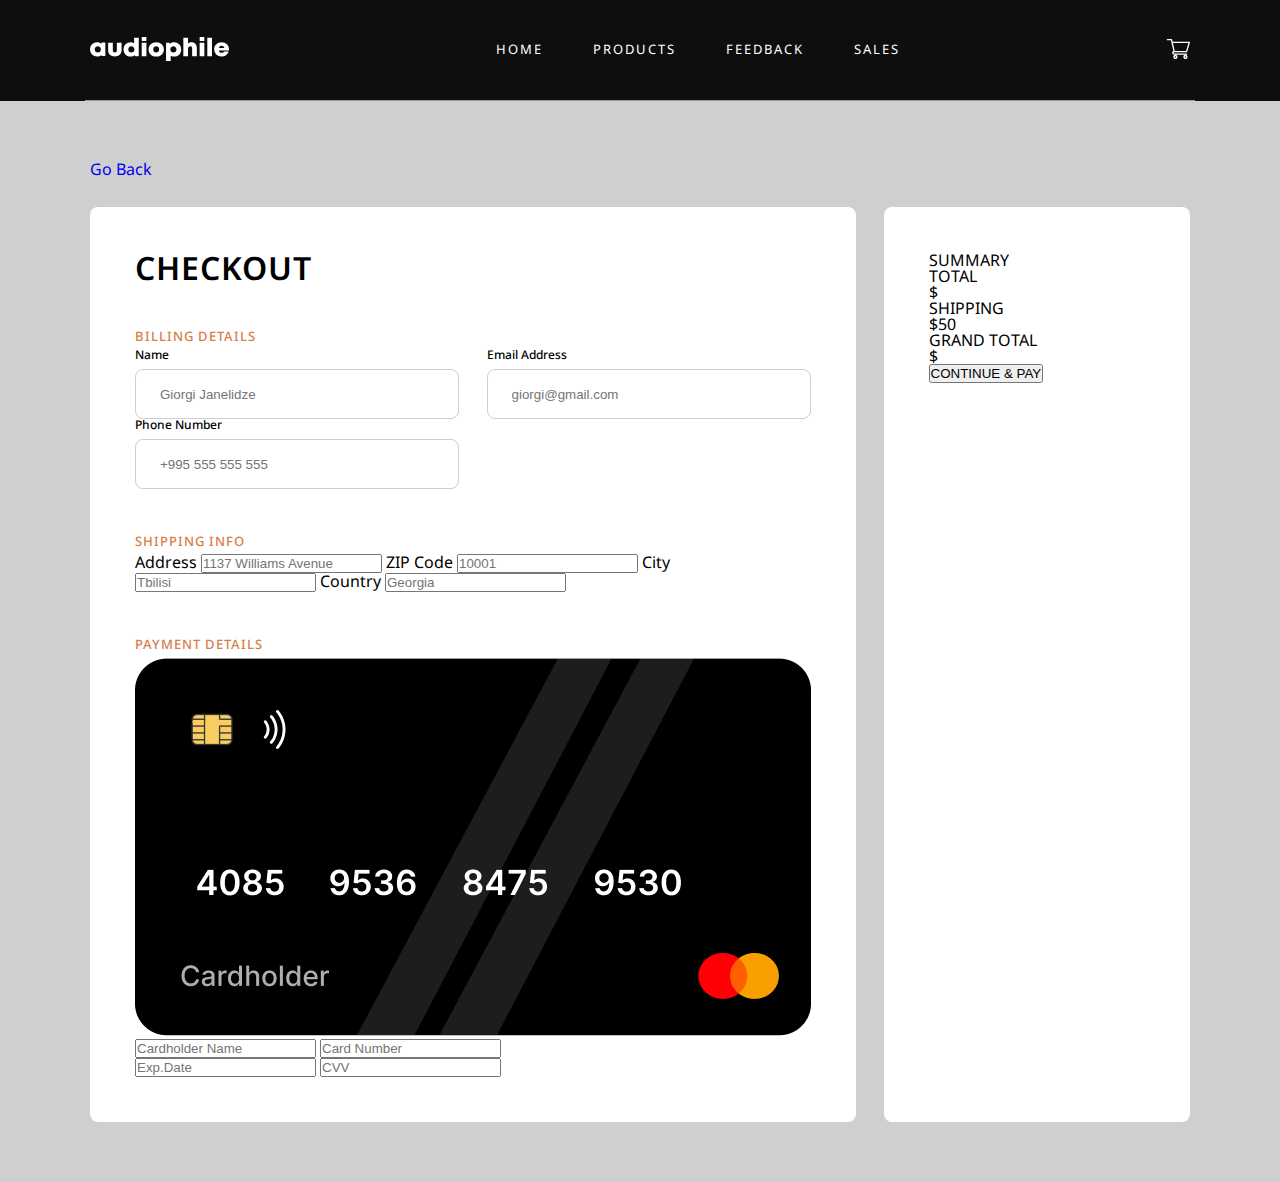
==== pages/checkout.html @ fbe7f763 "checkout" ====
<!DOCTYPE html>
<html lang="en">
  <head>
    <meta charset="UTF-8" />
    <meta name="viewport" content="width=device-width, initial-scale=1.0" />
    <link rel="stylesheet" href="../styles/global.css" />
    <title>Document</title>
  </head>
  <body class="gray">
    <header>
      <div class="header_container">
        <div class="header_content">
          <div class="left">
            <div class="menu_btn">
              <div class="burger"></div>
            </div>
            <div class="logo">
              <a href="#">
                <img src="../assets/svg/audiophile.svg" alt="logo" />
              </a>
            </div>
          </div>

          <div class="navigation">
            <nav>
              <ul>
                <li><a href="../index.html">HOME</a></li>
                <li><a href="#">PRODUCTS</a></li>
                <li><a href="../index.html#feedbackLink">FEEDBACK</a></li>
                <li><a href="">SALES</a></li>
              </ul>
            </nav>
          </div>
          <div class="cart">
            <a class="cart_btn" href="#">
              <svg
                class="cartIcon"
                width="24"
                height="20"
                viewBox="0 0 24 20"
                fill="none"
                xmlns="http://www.w3.org/2000/svg"
              >
                <path
                  fill-rule="evenodd"
                  clip-rule="evenodd"
                  d="M8.18305 13.1946H8.18198C7.80577 13.1955 7.50006 13.491 7.50006 13.8542C7.50006 14.2179 7.80684 14.5139 8.18376 14.5139H20.5815C20.9591 14.5139 21.2652 14.8092 21.2652 15.1736C21.2652 15.538 20.9591 15.8333 20.5815 15.8333H8.18376C7.05281 15.8333 6.13267 14.9455 6.13267 13.8542C6.13267 13.0421 6.64241 12.343 7.36902 12.0382L4.90059 1.31944H1.34678C0.969147 1.31944 0.663086 1.02412 0.663086 0.659722C0.663086 0.295329 0.969147 0 1.34678 0H5.44897C5.76945 0 6.04685 0.214753 6.11646 0.516611L6.6052 2.63889H23.3163C23.5308 2.63889 23.7329 2.73613 23.8622 2.9014C23.9912 3.06668 24.0325 3.28074 23.9736 3.47986L21.2388 12.716C21.155 12.9991 20.8866 13.1944 20.5815 13.1944H8.18572L8.18305 13.1946ZM20.0657 11.875L22.4098 3.95837H6.90893L8.73213 11.875H20.0657ZM9.41408 20C8.26536 20 7.33075 19.0654 7.33075 17.9167C7.33075 16.768 8.26536 15.8334 9.41408 15.8334C10.5628 15.8334 11.4974 16.768 11.4974 17.9167C11.4974 19.0654 10.5628 20 9.41408 20ZM10.1085 17.9167C10.1085 17.5339 9.79693 17.2223 9.41408 17.2223C9.03123 17.2223 8.71964 17.5339 8.71964 17.9167C8.71964 18.2996 9.03123 18.6112 9.41408 18.6112C9.79693 18.6112 10.1085 18.2996 10.1085 17.9167ZM17.3323 17.9167C17.3323 19.0654 18.2669 20 19.4156 20C20.5643 20 21.4989 19.0654 21.4989 17.9167C21.4989 16.768 20.5643 15.8334 19.4156 15.8334C18.2669 15.8334 17.3323 16.768 17.3323 17.9167ZM19.4156 17.2223C19.7984 17.2223 20.11 17.5339 20.11 17.9167C20.11 18.2996 19.7984 18.6112 19.4156 18.6112C19.0327 18.6112 18.7211 18.2996 18.7211 17.9167C18.7211 17.5339 19.0327 17.2223 19.4156 17.2223Z"
                  fill="white"
                />
              </svg>
            </a>
            <div class="cart_popup">
              <div class="title">
                <h3>CART <span id="totalItems">(0)</span></h3>
                <button id="removeAllItems">Remove all</button>
              </div>
              <div class="cart_content"></div>
              <div class="cart_nav">
                <div class="total">
                  <p>TOTAL</p>
                  <span id="totalAmount">$0</span>
                </div>
                <button id="checkout">CHECKOUT</button>
              </div>
            </div>
            <div class="overlay"></div>
          </div>
        </div>
      </div>
      <div class="underline"></div>
    </header>
    <main>
      <section class="checkout_container">
        <div class="checkout_content">
          <a href="#">Go Back</a>
          <div class="checkout_row">
            <div class="checkout">
              <h2>CHECKOUT</h2>
              <div class="detail_container">
                <h3>BILLING DETAILS</h3>
                <div class="input_cont">
                  <label>
                    <span>Name</span>
                    <input type="text" placeholder="Giorgi Janelidze" />
                  </label>
                  <label>
                    <span>Email Address</span>
                    <input type="email" placeholder="giorgi@gmail.com" />
                  </label>
                  <label>
                    <span>Phone Number</span>
                    <input type="tel" placeholder="+995 555 555 555" />
                  </label>
                </div>
              </div>
              <div class="detail_container">
                <h3>SHIPPING INFO</h3>
                <label>
                  <span>Address</span>
                  <input type="text" placeholder="1137 Williams Avenue" />
                </label>
                <label>
                  <span>ZIP Code</span>
                  <input type="text" placeholder="10001" />
                </label>
                <label>
                  <span>City</span>
                  <input type="text" placeholder="Tbilisi" />
                </label>
                <label>
                  <span>Country</span>
                  <input type="text" placeholder="Georgia" />
                </label>
              </div>
              <div class="detail_container">
                <h3>PAYMENT DETAILS</h3>
                <div class="card">
                  <img src="../assets/webp/credit-card.webp" alt="card" />
                </div>
                <div class="card_details">
                  <label>
                    <input type="text" placeholder="Cardholder Name" />
                  </label>
                  <label>
                    <input type="text" placeholder="Card Number" />
                  </label>
                  <div>
                    <label>
                      <input type="text" placeholder="Exp.Date" />
                    </label>
                    <label>
                      <input type="text" placeholder="CVV" />
                    </label>
                  </div>
                </div>
              </div>
            </div>
            <div class="summary">
              <h2>SUMMARY</h2>
              <div class="summary_list"></div>
              <div class="total">
                <p>TOTAL</p>
                <span>$</span>
              </div>
              <div class="shipping">
                <p>SHIPPING</p>
                <span>$50</span>
              </div>
              <div class="grand_total">
                <p>GRAND TOTAL</p>
                <span>$</span>
              </div>
              <button>CONTINUE & PAY</button>
            </div>
          </div>
        </div>
      </section>
    </main>
  </body>
</html>
---- styles/global.css ----
/* Global reset */
*,
*::before,
*::after {
  margin: 0;
  padding: 0;
  box-sizing: border-box;
}

html,
body,
div,
span,
applet,
object,
iframe,
h1,
h2,
h3,
h4,
h5,
h6,
p,
blockquote,
pre,
a,
abbr,
acronym,
address,
big,
cite,
code,
del,
dfn,
em,
img,
ins,
kbd,
q,
s,
samp,
small,
strike,
strong,
sub,
sup,
tt,
var,
b,
u,
i,
center,
dl,
dt,
dd,
ol,
ul,
li,
fieldset,
form,
label,
legend,
table,
caption,
tbody,
tfoot,
thead,
tr,
th,
td,
article,
aside,
canvas,
details,
embed,
figure,
figcaption,
footer,
header,
hgroup,
menu,
nav,
output,
ruby,
section,
summary,
time,
mark,
audio,
video {
  margin: 0;
  padding: 0;
  border: 0;
  font-size: 100%;
  font: inherit;
  vertical-align: baseline;
  text-decoration: none;
}

/* HTML5 display-role reset for older browsers */
article,
aside,
details,
figcaption,
figure,
footer,
header,
hgroup,
menu,
nav,
section {
  display: block;
}

body {
  line-height: 1;
}

ol,
ul {
  list-style: none;
}

blockquote,
q {
  quotes: none;
}

blockquote:before,
blockquote:after,
q:before,
q:after {
  content: "";
  content: none;
}

button {
  cursor: pointer;
}

html {
  scroll-behavior: smooth;
}

/* Global reset end */
@font-face {
  font-family: "Noto Sans Georgian";
  src: url("../../assets/fonts/NotoSans-VariableFont_wdth,wght.ttf");
}
body {
  font-family: "Noto Sans Georgian", sans-serif;
}

body header {
  background-color: #0e0e0e;
}
body header .header_container {
  display: flex;
  justify-content: space-between;
  align-items: center;
  max-width: 1440px;
  width: 100%;
  margin: 0 auto;
  height: 100px;
}
@media only screen and (max-width: 1100px) {
  body header .header_container {
    padding: 0px 40px;
  }
}
@media only screen and (max-width: 500px) {
  body header .header_container {
    padding: 0px 20px;
  }
}
body header .header_container .header_content {
  display: flex;
  justify-content: space-between;
  align-items: center;
  max-width: 1100px;
  width: 100%;
  margin: 0 auto;
  position: relative;
}
body header .header_container .header_content .left {
  display: flex;
  justify-content: space-between;
  align-items: center;
}
body header .header_container .header_content .left .logo img {
  width: 140px;
}
body header .header_container .header_content .left .menu_btn {
  display: none;
  align-items: center;
  margin-right: 40px;
  position: relative;
  width: 20px;
  height: 20px;
  cursor: pointer;
  transform: all 0.5s ease-in-out;
}
@media only screen and (max-width: 850px) {
  body header .header_container .header_content .left .menu_btn {
    display: flex;
  }
}
body header .header_container .header_content .left .menu_btn .burger {
  width: 16px;
  height: 3px;
  background-color: #ffffff;
  border-radius: 5px;
  transition: all 0.5s ease-in-out;
}
body header .header_container .header_content .left .menu_btn .burger::before, body header .header_container .header_content .left .menu_btn .burger::after {
  content: "";
  position: absolute;
  width: 16px;
  height: 3px;
  background-color: #ffffff;
  border-radius: 5px;
  transition: all 0.5s ease-in-out;
}
body header .header_container .header_content .left .menu_btn .burger::before {
  transform: translateY(-6px);
}
body header .header_container .header_content .left .menu_btn .burger::after {
  transform: translateY(6px);
}
body header .header_container .header_content .left .menu_btn.open .burger {
  transform: rotate(90deg);
  background-color: transparent;
  transition: all 0.5s ease-in-out;
}
body header .header_container .header_content .left .menu_btn.open .burger::before {
  transform: rotate(45deg);
}
body header .header_container .header_content .left .menu_btn.open .burger::after {
  transform: rotate(-45deg);
}
@media only screen and (max-width: 850px) {
  body header .header_container .header_content .navigation {
    display: none;
  }
}
body header .header_container .header_content .navigation nav ul {
  display: flex;
  align-items: center;
}
body header .header_container .header_content .navigation nav ul *:not(:last-child) {
  margin-right: 50px;
}
body header .header_container .header_content .navigation nav ul li .inuse {
  color: #d87d4a;
}
body header .header_container .header_content .navigation nav ul li a {
  font-size: 13px;
  color: #ffffff;
  line-height: 25px;
  letter-spacing: 2px;
  transition: 250ms;
}
body header .header_container .header_content .navigation nav ul li a:hover {
  color: #d87d4a;
  transition: 250ms;
}
body header .header_container .header_content .cart a .cartIcon {
  width: 24px;
  height: 20px;
}
body header .header_container .header_content .cart a .cartIcon path {
  transition: 250ms;
}
body header .header_container .header_content .cart a:hover .cartIcon path {
  fill: #d87d4a;
  transition: 250ms;
}
body header .header_container .header_content .cart .cart_popup {
  display: none;
  position: absolute;
  background-color: #ffffff;
  border-radius: 8px;
  right: 0;
  top: 80px;
  width: 370px;
  z-index: 4;
  padding: 33px;
}
@media only screen and (max-width: 500px) {
  body header .header_container .header_content .cart .cart_popup {
    padding: 15px;
    width: 100%;
  }
}
body header .header_container .header_content .cart .cart_popup .title {
  display: flex;
  justify-content: space-between;
  align-items: center;
}
body header .header_container .header_content .cart .cart_popup .title h3 {
  font-size: 18px;
  font-weight: 600;
  letter-spacing: 1px;
}
body header .header_container .header_content .cart .cart_popup .title button {
  background-color: transparent;
  border: none;
  font-size: 15px;
  font-family: "Noto Sans Georgian", sans-serif;
  transition: 250ms;
}
body header .header_container .header_content .cart .cart_popup .title button:hover {
  color: #d87d4a;
  text-decoration: underline;
  transition: 250ms;
}
body header .header_container .header_content .cart .cart_popup .cart_content {
  margin-top: 30px;
}
body header .header_container .header_content .cart .cart_popup .cart_content .cart_item {
  display: flex;
  justify-content: space-between;
  align-items: center;
}
body header .header_container .header_content .cart .cart_popup .cart_content .cart_item:not(:last-child) {
  margin-bottom: 22px;
}
body header .header_container .header_content .cart .cart_popup .cart_content .cart_item .product {
  display: flex;
  justify-content: auto;
  align-items: center;
}
body header .header_container .header_content .cart .cart_popup .cart_content .cart_item .product .product_img {
  background-color: #f1f1f1;
  padding: 10px;
  border-radius: 8px;
}
body header .header_container .header_content .cart .cart_popup .cart_content .cart_item .product .product_img img {
  width: 42px;
  height: 42px;
  -o-object-fit: contain;
     object-fit: contain;
}
body header .header_container .header_content .cart .cart_popup .cart_content .cart_item .product .product_details {
  display: flex;
  justify-content: auto;
  align-items: auto;
  flex-direction: column;
  margin-left: 16px;
}
body header .header_container .header_content .cart .cart_popup .cart_content .cart_item .product .product_details span {
  font-size: 15px;
  font-weight: 600;
  line-height: 25px;
}
body header .header_container .header_content .cart .cart_popup .cart_content .cart_item .product .product_details p {
  font-size: 14px;
  opacity: 0.5;
  line-height: 25px;
}
body header .header_container .header_content .cart .cart_popup .cart_content .cart_item .product_nav {
  display: flex;
  justify-content: auto;
  align-items: center;
}
body header .header_container .header_content .cart .cart_popup .cart_content .cart_item .product_nav span {
  font-size: 13px;
  font-weight: 600;
}
body header .header_container .header_content .cart .cart_popup .cart_content .cart_item .product_nav button {
  margin-left: 10px;
  font-size: 10px;
  letter-spacing: 1px;
  font-weight: 600;
  padding: 8px 4px;
  background-color: #f1f1f1;
  border: none;
  transition: 250ms;
}
body header .header_container .header_content .cart .cart_popup .cart_content .cart_item .product_nav button:hover {
  color: #d87d4a;
  transition: 250ms;
}
body header .header_container .header_content .cart .cart_popup .cart_nav .total {
  margin: 20px 0px;
  display: flex;
  justify-content: space-between;
  align-items: center;
}
body header .header_container .header_content .cart .cart_popup .cart_nav .total p {
  font-size: 15px;
  opacity: 0.5;
  line-height: 25px;
}
body header .header_container .header_content .cart .cart_popup .cart_nav .total span {
  font-size: 18px;
  font-weight: 600;
}
body header .header_container .header_content .cart .cart_popup .cart_nav #checkout {
  width: 100%;
  text-align: center;
  background-color: #d87d4a;
  color: #ffffff;
  font-size: 13px;
  font-family: "Noto Sans Georgian", sans-serif;
  padding: 15px 0px;
  border: none;
  transition: 250ms;
}
body header .header_container .header_content .cart .cart_popup .cart_nav #checkout:hover {
  background-color: #fbaf85;
  transition: 250ms;
}
body header .header_container .header_content .cart .overlay {
  display: none;
  background-color: #0e0e0e;
  opacity: 0.5;
  position: fixed;
  z-index: 3;
  top: 0;
  left: 0;
  width: 100%;
  height: 100%;
}
body header .underline {
  max-width: 1110px;
  width: 100%;
  margin: 0 auto;
  background-color: #979797;
  height: 1px;
}

@media only screen and (max-width: 1100px) {
  body main section {
    padding: 0px 40px;
  }
}
@media only screen and (max-width: 500px) {
  body main section {
    padding: 0px 20px;
  }
}
body main .hero_container {
  background-color: #0e0e0e;
}
@media only screen and (max-width: 850px) {
  body main .hero_container {
    padding: 0px;
  }
}
body main .hero_container .hero_content {
  display: flex;
  justify-content: space-between;
  align-items: center;
  max-width: 1100px;
  width: 100%;
  margin: 0 auto;
  padding: 20px 0px;
}
@media only screen and (max-width: 850px) {
  body main .hero_container .hero_content {
    position: relative;
    overflow-x: hidden;
    display: flex;
    justify-content: center;
    align-items: center;
  }
}
body main .hero_container .hero_content .hero_text {
  flex: 0.4;
  width: 100%;
  display: flex;
  flex-direction: column;
  margin-right: 40px;
}
@media only screen and (max-width: 850px) {
  body main .hero_container .hero_content .hero_text {
    position: absolute;
    justify-content: center;
    text-align: center;
    align-items: center;
    flex: 1;
    margin-right: 0px;
    z-index: 2;
    padding: 0px 20px;
  }
}
body main .hero_container .hero_content .hero_text .new_product span {
  color: #ffffff;
  font-size: 14px;
  letter-spacing: 10px;
  opacity: 0.5;
}
body main .hero_container .hero_content .hero_text .product_name {
  margin: 24px 0px;
}
body main .hero_container .hero_content .hero_text .product_name h2 {
  font-size: 56px;
  color: #ffffff;
  letter-spacing: 2px;
  font-weight: bold;
  max-width: 390px;
}
@media only screen and (max-width: 1100px) {
  body main .hero_container .hero_content .hero_text .product_name h2 {
    font-size: 40px;
  }
}
@media only screen and (max-width: 900px) {
  body main .hero_container .hero_content .hero_text .product_name h2 {
    font-size: 36px;
  }
}
@media only screen and (max-width: 850px) {
  body main .hero_container .hero_content .hero_text .product_name h2 {
    font-size: 56px;
  }
}
@media only screen and (max-width: 500px) {
  body main .hero_container .hero_content .hero_text .product_name h2 {
    font-size: 36px;
  }
}
body main .hero_container .hero_content .hero_text .product_desc p {
  color: #ffffff;
  font-size: 15px;
  line-height: 25px;
  max-width: 350px;
  opacity: 0.75;
}
body main .hero_container .hero_content .hero_text .view_product {
  margin-top: 40px;
}
body main .hero_container .hero_content .hero_text .view_product button {
  font-size: 13px;
  color: #ffffff;
  border: none;
  padding: 15px 34px;
  background-color: #d87d4a;
  transition: 250ms;
}
body main .hero_container .hero_content .hero_text .view_product button:hover {
  background-color: #fbaf85;
  transition: 250ms;
}
body main .hero_container .hero_content .hero_img {
  flex: 0.5;
  padding: 40px;
}
@media only screen and (max-width: 850px) {
  body main .hero_container .hero_content .hero_img {
    opacity: 0.5;
    flex: 1;
    padding: 0px;
    min-width: 370px;
  }
}
body main .hero_container .hero_content .hero_img img {
  width: 100%;
}
body main .categories_container {
  max-width: 1440px;
  margin: 0px auto;
  padding-top: 150px;
  padding-bottom: 100px;
}
@media only screen and (max-width: 600px) {
  body main .categories_container {
    margin: 0 auto;
    padding-top: 100px;
    padding-bottom: 50px;
  }
}
body main .categories_container:target {
  scroll-margin-top: 50vh;
}
body main .categories_container .categories_content {
  display: flex;
  justify-content: space-between;
  align-items: center;
  max-width: 1100px;
  width: 100%;
  margin: 0 auto;
  flex-wrap: wrap;
}
body main .categories_container .categories_content .categories_box {
  width: 30%;
  display: flex;
  flex-direction: column;
  align-items: center;
  justify-content: flex-end;
  background-color: #f1f1f1;
  position: relative;
  height: 205px;
  padding: 30px;
  border-radius: 8px;
}
@media only screen and (max-width: 850px) {
  body main .categories_container .categories_content .categories_box {
    height: 165px;
  }
}
@media only screen and (max-width: 600px) {
  body main .categories_container .categories_content .categories_box {
    width: 100%;
  }
  body main .categories_container .categories_content .categories_box:not(:last-child) {
    margin-bottom: 80px;
  }
}
body main .categories_container .categories_content .categories_box .cat_img {
  position: absolute;
  bottom: 60%;
}
@media only screen and (max-width: 850px) {
  body main .categories_container .categories_content .categories_box .cat_img {
    bottom: 70%;
  }
}
body main .categories_container .categories_content .categories_box .cat_img img {
  width: 125px;
}
@media only screen and (max-width: 850px) {
  body main .categories_container .categories_content .categories_box .cat_img img {
    width: 85px;
  }
}
body main .categories_container .categories_content .categories_box .cat_title p {
  font-size: 18px;
  font-weight: 600;
  letter-spacing: 1px;
}
@media only screen and (max-width: 850px) {
  body main .categories_container .categories_content .categories_box .cat_title p {
    font-size: 15px;
  }
}
body main .categories_container .categories_content .categories_box .cat_link {
  display: flex;
  justify-content: space-between;
  align-items: center;
  margin-top: 15px;
  font-weight: 600;
  cursor: pointer;
}
body main .categories_container .categories_content .categories_box .cat_link a {
  color: #000000;
  margin-right: 10px;
  transition: 250ms;
  opacity: 0.5;
  font-size: 13px;
}
body main .categories_container .categories_content .categories_box .cat_link:hover a {
  color: #d87d4a;
  opacity: 1;
  transition: 250ms;
}
body main .ad_container {
  max-width: 1440px;
  margin: 0 auto;
}
body main .ad_container .ad_content {
  display: flex;
  justify-content: space-between;
  align-items: center;
  max-width: 1100px;
  width: 100%;
  margin: 0 auto;
}
@media only screen and (max-width: 850px) {
  body main .ad_container .ad_content {
    flex-direction: column;
  }
}
body main .ad_container .ad_content .ad_text {
  flex: 0.4;
}
@media only screen and (max-width: 850px) {
  body main .ad_container .ad_content .ad_text {
    flex: 1;
    text-align: center;
    margin-top: 50px;
  }
}
body main .ad_container .ad_content .ad_text .title h2 {
  font-size: 40px;
  font-weight: 600;
  text-transform: uppercase;
  letter-spacing: 1px;
  line-height: 44px;
  color: #000000;
}
body main .ad_container .ad_content .ad_text .title h2 span {
  color: #d87d4a;
}
@media only screen and (max-width: 500px) {
  body main .ad_container .ad_content .ad_text .title h2 {
    font-size: 28px;
    line-height: 30px;
  }
}
body main .ad_container .ad_content .ad_text .desc {
  margin-top: 30px;
}
body main .ad_container .ad_content .ad_text .desc p {
  color: #000000;
  font-size: 15px;
  line-height: 25px;
  opacity: 0.5;
}
body main .ad_container .ad_content .ad_img {
  flex: 0.5;
}
@media only screen and (max-width: 850px) {
  body main .ad_container .ad_content .ad_img {
    order: -1;
    flex: 1;
  }
}
body main .ad_container .ad_content .ad_img img {
  width: 100%;
  display: flex;
}
body main .feedback_container {
  max-width: 1440px;
  margin: 0 auto;
}
body main .feedback_container:target {
  scroll-margin-top: 50vh;
}
body main .feedback_container .feedback_content {
  max-width: 1100px;
  width: 100%;
  margin: 0 auto;
  margin-top: 120px;
}
@media only screen and (max-width: 700px) {
  body main .feedback_container .feedback_content {
    margin-top: 80px;
  }
}
body main .feedback_container .feedback_content .title {
  display: flex;
  justify-content: space-between;
  align-items: center;
  width: 100%;
}
@media only screen and (max-width: 700px) {
  body main .feedback_container .feedback_content .title {
    display: flex;
    justify-content: center;
    align-items: center;
    flex-direction: column;
  }
}
body main .feedback_container .feedback_content .title h2 {
  font-weight: bold;
  color: #000000;
  font-size: 48px;
}
@media only screen and (max-width: 850px) {
  body main .feedback_container .feedback_content .title h2 {
    font-size: 40px;
    text-align: center;
  }
}
@media only screen and (max-width: 600px) {
  body main .feedback_container .feedback_content .title h2 {
    font-size: 30px;
  }
}
@media only screen and (max-width: 500px) {
  body main .feedback_container .feedback_content .title h2 {
    font-size: 26px;
  }
}
body main .feedback_container .feedback_content .title .swiper_nav {
  display: flex;
  justify-content: center;
  align-items: center;
}
@media only screen and (max-width: 700px) {
  body main .feedback_container .feedback_content .title .swiper_nav {
    display: flex;
    justify-content: space-between;
    align-items: center;
    text-align: center;
    margin-top: 35px;
    width: 100%;
  }
}
body main .feedback_container .feedback_content .title .swiper_nav .button-prev {
  margin-right: 16px;
}
body main .feedback_container .feedback_content .title .swiper_nav .button-prev .prev-btn {
  width: 16px;
  cursor: pointer;
}
body main .feedback_container .feedback_content .title .swiper_nav .button-next .next-btn {
  width: 16px;
  cursor: pointer;
}
body main .feedback_container .feedback_content .feedback_swiper {
  width: 100%;
}
body main .feedback_container .feedback_content .feedback_swiper .feedback_wrapper {
  width: 100%;
  align-items: stretch !important;
  margin: 0 auto;
  margin-top: 70px;
  height: 250px;
}
@media only screen and (max-width: 700px) {
  body main .feedback_container .feedback_content .feedback_swiper .feedback_wrapper {
    margin-top: 20px;
  }
}
@media only screen and (max-width: 500px) {
  body main .feedback_container .feedback_content .feedback_swiper .feedback_wrapper {
    height: 200px;
  }
}
body main .feedback_container .feedback_content .feedback_swiper .feedback_wrapper .feedback_box {
  display: flex;
  justify-content: auto;
  align-items: flex-start;
  flex-direction: column;
  border: 1px solid rgba(0, 0, 0, 0.1176470588);
  border-radius: 20px;
  padding: 28px 32px;
  height: 100%;
}
body main .feedback_container .feedback_content .feedback_swiper .feedback_wrapper .feedback_box .rate img {
  width: 22px;
  height: 22px;
}
@media only screen and (max-width: 700px) {
  body main .feedback_container .feedback_content .feedback_swiper .feedback_wrapper .feedback_box .rate img {
    width: 20px;
    height: 20px;
  }
}
body main .feedback_container .feedback_content .feedback_swiper .feedback_wrapper .feedback_box .user {
  display: flex;
  justify-content: center;
  align-items: center;
  padding: 18px 0px;
}
body main .feedback_container .feedback_content .feedback_swiper .feedback_wrapper .feedback_box .user span {
  font-size: 20px;
  color: #000000;
  font-weight: bold;
}
@media only screen and (max-width: 700px) {
  body main .feedback_container .feedback_content .feedback_swiper .feedback_wrapper .feedback_box .user span {
    font-size: 18px;
  }
}
body main .feedback_container .feedback_content .feedback_swiper .feedback_wrapper .feedback_box .user img {
  width: 22px;
  height: 22px;
  margin-left: 5px;
}
@media only screen and (max-width: 700px) {
  body main .feedback_container .feedback_content .feedback_swiper .feedback_wrapper .feedback_box .user img {
    width: 20px;
    height: 20px;
  }
}
body main .feedback_container .feedback_content .feedback_swiper .feedback_wrapper .feedback_box .feedback_text p {
  font-size: 16px;
  color: #000000;
  opacity: 0.6;
}
@media only screen and (max-width: 700px) {
  body main .feedback_container .feedback_content .feedback_swiper .feedback_wrapper .feedback_box .feedback_text p {
    font-size: 14px;
  }
}
body main .countdown_container {
  max-width: 1440px;
  margin: 0 auto;
}
body main .countdown_container:target {
  scroll-margin-top: 50vh;
}
body main .countdown_container .countdown_content {
  max-width: 1100px;
  width: 100%;
  margin: 0 auto;
  margin-top: 120px;
}
@media only screen and (max-width: 700px) {
  body main .countdown_container .countdown_content {
    margin-top: 80px;
  }
}
body main .countdown_container .countdown_content .title h2 {
  font-size: 48px;
  font-weight: bold;
}
@media only screen and (max-width: 700px) {
  body main .countdown_container .countdown_content .title h2 {
    font-size: 40px;
  }
}
@media only screen and (max-width: 500px) {
  body main .countdown_container .countdown_content .title h2 {
    font-size: 35px;
  }
}
body main .countdown_container .countdown_content .countdown_row {
  display: flex;
  justify-content: space-between;
  align-items: center;
  flex-wrap: wrap;
  margin-top: 30px;
}
body main .countdown_container .countdown_content .countdown_row .countdown_box {
  display: flex;
  justify-content: center;
  align-items: center;
  flex-direction: column;
  background-color: #101010;
  width: 23%;
  border-radius: 22px;
  height: 200px;
  margin-top: 20px;
}
@media only screen and (max-width: 850px) {
  body main .countdown_container .countdown_content .countdown_row .countdown_box {
    height: 160px;
  }
}
@media only screen and (max-width: 700px) {
  body main .countdown_container .countdown_content .countdown_row .countdown_box {
    width: 48%;
    margin-top: 10px;
  }
}
@media only screen and (max-width: 500px) {
  body main .countdown_container .countdown_content .countdown_row .countdown_box {
    width: 100%;
    margin-top: 0 px;
  }
}
body main .countdown_container .countdown_content .countdown_row .countdown_box span {
  font-size: 64px;
  color: #ffffff;
  font-weight: bold;
}
@media only screen and (max-width: 850px) {
  body main .countdown_container .countdown_content .countdown_row .countdown_box span {
    font-size: 55px;
  }
}
body main .countdown_container .countdown_content .countdown_row .countdown_box p {
  font-size: 16px;
  color: #ffffff;
  padding-top: 5px;
}
@media only screen and (max-width: 850px) {
  body main .countdown_container .countdown_content .countdown_row .countdown_box p {
    font-size: 15px;
  }
}

body footer {
  background-color: #101010;
  margin-top: 50px;
}
body footer .footer_content {
  max-width: 1100px;
  width: 100%;
  margin: 0 auto;
  padding: 70px 0px 40px 0px;
  flex-direction: column;
  position: relative;
}
@media only screen and (max-width: 1100px) {
  body footer .footer_content {
    padding: 70px 40px 40px;
  }
}
@media only screen and (max-width: 500px) {
  body footer .footer_content {
    padding: 70px 20px 40px;
  }
}
body footer .footer_content .overline {
  position: absolute;
  width: 100px;
  height: 4px;
  background-color: #d87d4a;
  top: 0;
}
@media only screen and (max-width: 500px) {
  body footer .footer_content .overline {
    left: 0;
    right: 0;
    margin-left: auto;
    margin-right: auto;
  }
}
body footer .footer_content .navigation {
  display: flex;
  justify-content: space-between;
  align-items: center;
}
@media only screen and (max-width: 900px) {
  body footer .footer_content .navigation {
    flex-direction: column;
    align-items: flex-start;
  }
}
@media only screen and (max-width: 600px) {
  body footer .footer_content .navigation {
    align-items: center;
  }
}
body footer .footer_content .navigation .logo img {
  width: 140px;
}
@media only screen and (max-width: 900px) {
  body footer .footer_content .navigation nav {
    margin-top: 32px;
  }
}
body footer .footer_content .navigation nav ul {
  display: flex;
  align-items: center;
}
body footer .footer_content .navigation nav ul *:not(:last-child) {
  margin-right: 34px;
}
@media only screen and (max-width: 500px) {
  body footer .footer_content .navigation nav ul {
    flex-direction: column;
  }
  body footer .footer_content .navigation nav ul *:not(:last-child) {
    margin-right: 0px;
    margin-bottom: 16px;
  }
}
body footer .footer_content .navigation nav ul li a {
  font-size: 13px;
  color: #ffffff;
  line-height: 25px;
  letter-spacing: 2px;
  transition: 250ms;
}
body footer .footer_content .navigation nav ul li a:hover {
  color: #d87d4a;
  transition: 250ms;
}
body footer .footer_content .website_description {
  display: flex;
  justify-content: space-between;
  align-items: flex-end;
  margin-top: 35px;
}
body footer .footer_content .website_description .desc p {
  font-size: 15px;
  color: #ffffff;
  opacity: 0.5;
  line-height: 25px;
  max-width: 540px;
}
@media only screen and (max-width: 900px) {
  body footer .footer_content .website_description .desc p {
    max-width: -moz-fit-content;
    max-width: fit-content;
  }
}
@media only screen and (max-width: 500px) {
  body footer .footer_content .website_description .desc p {
    text-align: center;
  }
}
body footer .footer_content .website_description .social_media {
  display: flex;
  justify-content: center;
  align-items: center;
}
@media only screen and (max-width: 900px) {
  body footer .footer_content .website_description .social_media {
    display: none;
  }
}
body footer .footer_content .website_description .social_media .box {
  cursor: pointer;
}
body footer .footer_content .website_description .social_media .box svg {
  width: 24px;
  height: 24px;
}
body footer .footer_content .website_description .social_media .box svg path {
  transition: 250ms;
}
body footer .footer_content .website_description .social_media .box:hover svg path {
  fill: #d87d4a;
  transition: 250ms;
}
body footer .footer_content .website_description .social_media .box:not(:last-child) {
  margin-right: 15px;
}
body footer .footer_content .copy_right {
  margin-top: 50px;
  display: flex;
  justify-content: space-between;
  align-items: center;
}
@media only screen and (max-width: 500px) {
  body footer .footer_content .copy_right {
    flex-direction: column;
  }
}
body footer .footer_content .copy_right .text p {
  font-size: 15px;
  color: #ffffff;
  opacity: 0.5;
}
body footer .footer_content .copy_right .social_media {
  display: none;
  justify-content: center;
  align-items: center;
}
@media only screen and (max-width: 900px) {
  body footer .footer_content .copy_right .social_media {
    display: flex;
  }
}
@media only screen and (max-width: 500px) {
  body footer .footer_content .copy_right .social_media {
    margin-top: 40px;
  }
}
body footer .footer_content .copy_right .social_media .box {
  cursor: pointer;
}
body footer .footer_content .copy_right .social_media .box svg {
  width: 24px;
  height: 24px;
}
body footer .footer_content .copy_right .social_media .box svg path {
  transition: 250ms;
}
body footer .footer_content .copy_right .social_media .box:hover svg path {
  fill: #d87d4a;
  transition: 250ms;
}
body footer .footer_content .copy_right .social_media .box:not(:last-child) {
  margin-right: 15px;
}

@media only screen and (max-width: 1100px) {
  body main section {
    padding: 0px 40px;
  }
}
@media only screen and (max-width: 500px) {
  body main section {
    padding: 0px 20px;
  }
}
body main .title_container {
  background-color: #0e0e0e;
}
body main .title_container .title_content {
  display: flex;
  justify-content: center;
  align-items: center;
  max-width: 1100px;
  width: 100%;
  margin: 0 auto;
  padding: 95px 0px;
}
@media only screen and (max-width: 700px) {
  body main .title_container .title_content {
    padding: 80px 0px;
  }
}
@media only screen and (max-width: 500px) {
  body main .title_container .title_content {
    padding: 33px 0px;
  }
}
body main .title_container .title_content h2 {
  color: #ffffff;
  font-size: 40px;
  letter-spacing: 1.4px;
}
@media only screen and (max-width: 500px) {
  body main .title_container .title_content h2 {
    font-size: 28px;
  }
}
body main .product_container {
  max-width: 1440px;
  margin: 150px auto;
}
@media only screen and (max-width: 700px) {
  body main .product_container {
    margin: 120px auto;
  }
}
@media only screen and (max-width: 500px) {
  body main .product_container {
    margin: 65px auto;
  }
}
body main .product_container .product_content {
  max-width: 1100px;
  width: 100%;
  margin: 0 auto;
}
body main .product_container .product_content .product_list .product_box {
  display: flex;
  justify-content: space-between;
  align-items: center;
}
@media only screen and (max-width: 700px) {
  body main .product_container .product_content .product_list .product_box {
    flex-direction: column;
    text-align: center;
  }
  body main .product_container .product_content .product_list .product_box:last-child {
    flex-direction: column !important;
  }
}
body main .product_container .product_content .product_list .product_box:not(:last-child) {
  margin-bottom: 150px;
}
body main .product_container .product_content .product_list .product_box:last-child {
  flex-direction: row-reverse;
}
body main .product_container .product_content .product_list .product_box .product_img {
  flex: 0.45;
  display: flex;
  justify-content: center;
  align-items: center;
  background-color: #f1f1f1;
  border-radius: 8px;
  padding: 50px 30px;
  width: 100%;
}
@media only screen and (max-width: 700px) {
  body main .product_container .product_content .product_list .product_box .product_img {
    flex: 1;
  }
}
body main .product_container .product_content .product_list .product_box .product_img img {
  width: 80%;
}
@media only screen and (max-width: 700px) {
  body main .product_container .product_content .product_list .product_box .product_img img {
    max-width: 220px;
    width: 100%;
  }
}
body main .product_container .product_content .product_list .product_box .product_text {
  flex: 0.4;
}
@media only screen and (max-width: 850px) {
  body main .product_container .product_content .product_list .product_box .product_text {
    flex: 0.5;
  }
}
@media only screen and (max-width: 700px) {
  body main .product_container .product_content .product_list .product_box .product_text {
    flex: 1;
    margin-top: 50px;
  }
}
body main .product_container .product_content .product_list .product_box .product_text .product_title {
  font-size: 40px;
  color: #000000;
  text-transform: uppercase;
  font-weight: bold;
}
@media only screen and (max-width: 500px) {
  body main .product_container .product_content .product_list .product_box .product_text .product_title {
    font-size: 28px;
  }
}
body main .product_container .product_content .product_list .product_box .product_text .product_description {
  font-size: 15px;
  color: #000000;
  opacity: 0.5;
  line-height: 25px;
  margin: 33px 0px;
}
@media only screen and (max-width: 500px) {
  body main .product_container .product_content .product_list .product_box .product_text .product_description {
    margin: 22px 0px;
  }
}
body main .product_container .product_content .product_list .product_box .product_text .view_more {
  font-size: 13px;
  color: #ffffff;
  border: none;
  padding: 15px 34px;
  background-color: #d87d4a;
  transition: 250ms;
}
body main .product_container .product_content .product_list .product_box .product_text .view_more:hover {
  background-color: #fbaf85;
  transition: 250ms;
}
body main .product_container .product_content .pagination {
  width: 100%;
  display: flex;
  justify-content: center;
  align-items: center;
  margin-top: 100px;
}
body main .product_container .product_content .pagination button {
  display: flex;
  align-items: center;
  justify-content: center;
  border: 1px solid #000000;
  border-radius: 4px;
  width: 32px;
  height: 32px;
  background-color: transparent;
  transition: 300ms;
}
body main .product_container .product_content .pagination button:hover {
  border-color: #d87d4a;
  transition: 300ms;
}
body main .product_container .product_content .pagination button:hover svg path {
  fill: #d87d4a;
  transition: 300ms;
}
body main .product_container .product_content .pagination button:disabled {
  border-color: #f1f1f1;
}
body main .product_container .product_content .pagination button:disabled svg path {
  fill: #f1f1f1;
}
body main .product_container .product_content .pagination button svg {
  display: flex;
}
body main .product_container .product_content .pagination button svg path {
  transition: 300ms;
}
body main .product_container .product_content .pagination #prevButton {
  margin-right: 50px;
}

@media only screen and (max-width: 1100px) {
  body main section {
    padding: 0px 40px;
  }
}
@media only screen and (max-width: 500px) {
  body main section {
    padding: 0px 20px;
  }
}
body main .product_container {
  max-width: 1440px;
  margin: 80px auto;
}
@media only screen and (max-width: 850px) {
  body main .product_container {
    margin: 40px auto;
  }
}
@media only screen and (max-width: 500px) {
  body main .product_container {
    margin: 20px auto;
  }
}
body main .product_container .product_content {
  max-width: 1100px;
  width: 100%;
  margin: 0 auto;
}
body main .product_container .product_content #goBack {
  font-size: 15px;
  color: #000000;
  opacity: 0.5;
  transition: 300ms;
}
body main .product_container .product_content #goBack:hover {
  color: #d87d4a;
  opacity: 1;
  transition: 300ms;
}
body main .product_container .product_content .product {
  margin-top: 50px;
  display: flex;
  justify-content: space-between;
  align-items: center;
}
@media only screen and (max-width: 850px) {
  body main .product_container .product_content .product {
    margin-top: 30px;
  }
}
@media only screen and (max-width: 700px) {
  body main .product_container .product_content .product {
    flex-direction: column;
    text-align: left;
  }
}
body main .product_container .product_content .product .product_img {
  flex: 0.45;
  display: flex;
  justify-content: center;
  align-items: center;
  background-color: #f1f1f1;
  border-radius: 8px;
  padding: 50px 30px;
  width: 100%;
}
@media only screen and (max-width: 700px) {
  body main .product_container .product_content .product .product_img {
    flex: 1;
  }
}
body main .product_container .product_content .product .product_img img {
  width: 80%;
}
@media only screen and (max-width: 700px) {
  body main .product_container .product_content .product .product_img img {
    max-width: 220px;
    width: 100%;
  }
}
body main .product_container .product_content .product .product_text {
  flex: 0.4;
}
@media only screen and (max-width: 850px) {
  body main .product_container .product_content .product .product_text {
    flex: 0.5;
  }
}
@media only screen and (max-width: 700px) {
  body main .product_container .product_content .product .product_text {
    flex: 1;
    margin-top: 50px;
  }
}
body main .product_container .product_content .product .product_text .product_name,
body main .product_container .product_content .product .product_text .product_type {
  font-size: 40px;
  color: #000000;
  text-transform: uppercase;
  font-weight: bold;
}
@media only screen and (max-width: 500px) {
  body main .product_container .product_content .product .product_text .product_name,
  body main .product_container .product_content .product .product_text .product_type {
    font-size: 28px;
  }
}
body main .product_container .product_content .product .product_text .product_description {
  font-size: 15px;
  color: #000000;
  opacity: 0.5;
  line-height: 25px;
  margin: 33px 0px;
}
@media only screen and (max-width: 500px) {
  body main .product_container .product_content .product .product_text .product_description {
    margin: 22px 0px;
  }
}
body main .product_container .product_content .product .product_text .product_price {
  font-weight: bold;
  font-size: 18px;
  letter-spacing: 1px;
}
body main .product_container .product_content .product .product_text .add_toCart {
  margin-top: 40px;
  display: flex;
  justify-content: auto;
  align-items: center;
}
body main .product_container .product_content .product .product_text .add_toCart .qty {
  display: flex;
  justify-content: space-between;
  align-items: center;
  background-color: #f1f1f1;
  height: 50px;
  padding: 0px 20px;
}
body main .product_container .product_content .product .product_text .add_toCart .qty button {
  font-size: 14px;
  border: none;
  background-color: transparent;
  opacity: 0.3;
}
body main .product_container .product_content .product .product_text .add_toCart .qty span {
  font-size: 13px;
  padding: 0px 25px;
  font-weight: bold;
}
body main .product_container .product_content .product .product_text .add_toCart .qty input {
  background-color: transparent;
  outline: none;
  border: none;
  width: 40px;
  text-align: center;
}
body main .product_container .product_content .product .product_text .add_toCart .qty input::-webkit-inner-spin-button,
body main .product_container .product_content .product .product_text .add_toCart .qty input ::-webkit-outer-spin-button {
  -webkit-appearance: none;
  margin: 0;
}
body main .product_container .product_content .product .product_text .add_toCart #addToCart {
  height: 50px;
  margin-left: 16px;
  background-color: #d87d4a;
  border: none;
  padding: 0px 30px;
  color: #ffffff;
  font-weight: bold;
  font-family: "Noto Sans Georgian", sans-serif;
}
body main .features_container {
  max-width: 1440px;
  margin: 150px auto;
}
@media only screen and (max-width: 850px) {
  body main .features_container {
    margin: 100px auto;
  }
}
@media only screen and (max-width: 500px) {
  body main .features_container {
    margin: 80px auto;
  }
}
body main .features_container .features_content {
  max-width: 1100px;
  width: 100%;
  margin: 0 auto;
}
body main .features_container .features_content .title h2 {
  font-size: 32px;
  font-weight: bold;
  letter-spacing: 1px;
}
@media only screen and (max-width: 500px) {
  body main .features_container .features_content .title h2 {
    font-size: 24px;
  }
}
body main .features_container .features_content .desc {
  margin-top: 30px;
}
body main .features_container .features_content .desc p {
  font-size: 15px;
  line-height: 25px;
  max-width: 630px;
}
body main .gallery_container {
  max-width: 1440px;
  margin: 150px auto;
}
@media only screen and (max-width: 850px) {
  body main .gallery_container {
    margin: 100px auto;
  }
}
@media only screen and (max-width: 500px) {
  body main .gallery_container {
    margin: 80px auto;
  }
}
body main .gallery_container .gallery_content {
  max-width: 1100px;
  width: 100%;
  margin: 0 auto;
  display: flex;
  justify-content: space-between;
  align-items: stretch;
}
@media only screen and (max-width: 600px) {
  body main .gallery_container .gallery_content {
    flex-direction: column;
  }
}
body main .gallery_container .gallery_content .left {
  flex: 0.48;
  display: flex;
  justify-content: space-between;
  align-items: auto;
  flex-direction: column;
}
body main .gallery_container .gallery_content .left img {
  height: 100%;
  width: 100%;
  border-radius: 8px;
}
body main .gallery_container .gallery_content .left img:not(:last-child) {
  margin-bottom: 20px;
}
body main .gallery_container .gallery_content .right {
  flex: 0.5;
}
@media only screen and (max-width: 600px) {
  body main .gallery_container .gallery_content .right {
    margin-top: 20px;
  }
}
body main .gallery_container .gallery_content .right img {
  height: 100%;
  width: 100%;
  -o-object-fit: cover;
     object-fit: cover;
  border-radius: 8px;
}

@media only screen and (max-width: 1100px) {
  body main section {
    padding: 0px 40px;
  }
}
@media only screen and (max-width: 500px) {
  body main section {
    padding: 0px 20px;
  }
}
body main .checkout_container {
  max-width: 1440px;
  margin: 60px auto;
}
body main .checkout_container .checkout_content {
  max-width: 1100px;
  width: 100%;
  margin: 0 auto;
}
body main .checkout_container .checkout_content .checkout_row {
  display: flex;
  justify-content: space-between;
  align-items: auto;
  margin: 30px 0px;
}
body main .checkout_container .checkout_content .checkout_row .checkout {
  background-color: #ffffff;
  flex: 0.67;
  padding: 45px;
  border-radius: 8px;
}
body main .checkout_container .checkout_content .checkout_row .checkout h2 {
  font-size: 32px;
  font-weight: 600;
  letter-spacing: 1px;
}
body main .checkout_container .checkout_content .checkout_row .checkout .detail_container {
  margin-top: 40px;
}
body main .checkout_container .checkout_content .checkout_row .checkout .detail_container h3 {
  font-size: 13px;
  color: #d87d4a;
  font-weight: 500;
  line-height: 25px;
  letter-spacing: 1px;
}
body main .checkout_container .checkout_content .checkout_row .checkout .detail_container .input_cont {
  display: flex;
  justify-content: space-between;
  align-items: center;
  flex-wrap: wrap;
}
body main .checkout_container .checkout_content .checkout_row .checkout .detail_container .input_cont label {
  width: 48%;
}
body main .checkout_container .checkout_content .checkout_row .checkout .detail_container .input_cont label span {
  display: block;
  font-size: 12px;
  font-weight: 500;
}
body main .checkout_container .checkout_content .checkout_row .checkout .detail_container .input_cont label input {
  width: 100%;
  margin-top: 8px;
  background-color: transparent;
  border: 1px solid #cfcfcf;
  border-radius: 8px;
  height: 50px;
  padding: 0px 24px;
}
body main .checkout_container .checkout_content .checkout_row .summary {
  background-color: #ffffff;
  flex: 0.3;
  padding: 45px;
  border-radius: 8px;
}

.gray {
  background-color: #cfcfcf !important;
}/*# sourceMappingURL=global.css.map */
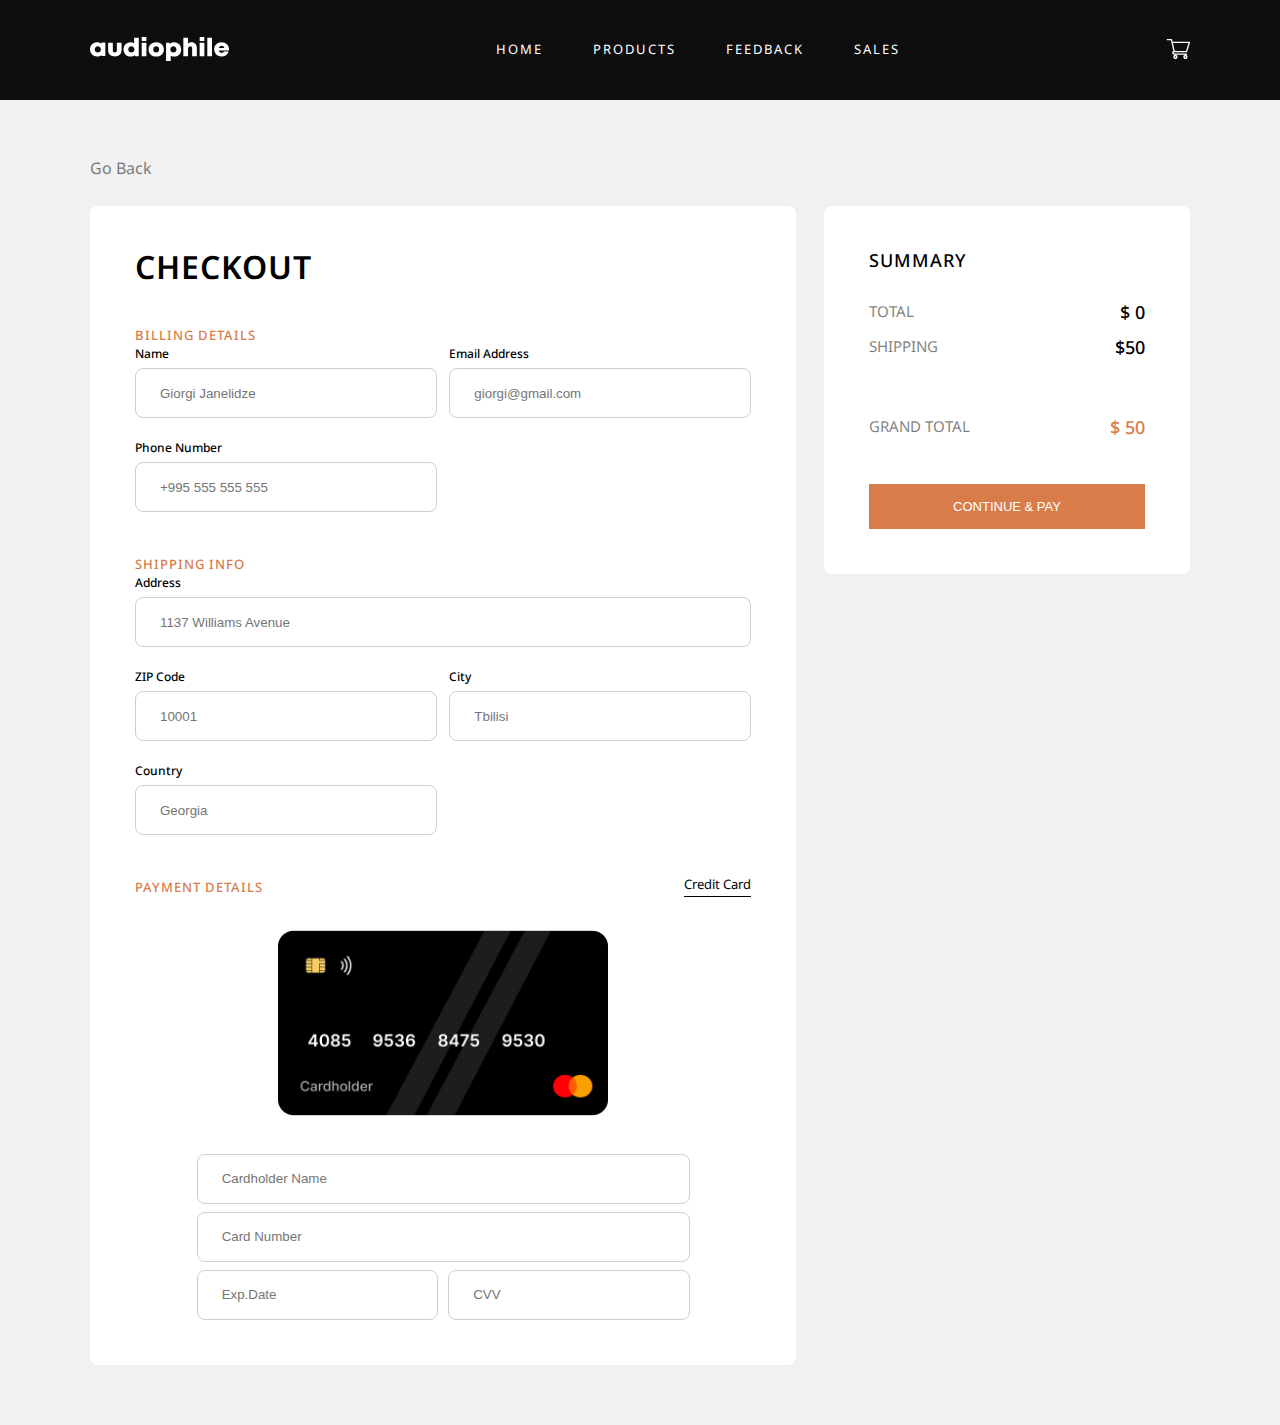
==== commit d9aeac2a: "checkout" ====
--- a/pages/checkout.html
+++ b/pages/checkout.html
@@ -67,7 +67,6 @@
           </div>
         </div>
       </div>
-      <div class="underline"></div>
     </header>
     <main>
       <section class="checkout_container">
@@ -87,7 +86,7 @@
                     <span>Email Address</span>
                     <input type="email" placeholder="giorgi@gmail.com" />
                   </label>
-                  <label>
+                  <label class="phone_label">
                     <span>Phone Number</span>
                     <input type="tel" placeholder="+995 555 555 555" />
                   </label>
@@ -95,25 +94,30 @@
               </div>
               <div class="detail_container">
                 <h3>SHIPPING INFO</h3>
-                <label>
-                  <span>Address</span>
-                  <input type="text" placeholder="1137 Williams Avenue" />
-                </label>
-                <label>
-                  <span>ZIP Code</span>
-                  <input type="text" placeholder="10001" />
-                </label>
-                <label>
-                  <span>City</span>
-                  <input type="text" placeholder="Tbilisi" />
-                </label>
-                <label>
-                  <span>Country</span>
-                  <input type="text" placeholder="Georgia" />
-                </label>
+                <div class="input_cont">
+                  <label class="address_label">
+                    <span>Address</span>
+                    <input type="text" placeholder="1137 Williams Avenue" />
+                  </label>
+                  <label>
+                    <span>ZIP Code</span>
+                    <input type="text" placeholder="10001" />
+                  </label>
+                  <label>
+                    <span>City</span>
+                    <input type="text" placeholder="Tbilisi" />
+                  </label>
+                  <label class="country_label">
+                    <span>Country</span>
+                    <input type="text" placeholder="Georgia" />
+                  </label>
+                </div>
               </div>
               <div class="detail_container">
-                <h3>PAYMENT DETAILS</h3>
+                <div class="detail_cont_title">
+                  <h3>PAYMENT DETAILS</h3>
+                  <span>Credit Card</span>
+                </div>
                 <div class="card">
                   <img src="../assets/webp/credit-card.webp" alt="card" />
                 </div>
@@ -124,7 +128,7 @@
                   <label>
                     <input type="text" placeholder="Card Number" />
                   </label>
-                  <div>
+                  <div class="card_det2">
                     <label>
                       <input type="text" placeholder="Exp.Date" />
                     </label>
@@ -140,7 +144,7 @@
               <div class="summary_list"></div>
               <div class="total">
                 <p>TOTAL</p>
-                <span>$</span>
+                <span id="summaryTotal">$</span>
               </div>
               <div class="shipping">
                 <p>SHIPPING</p>
@@ -148,13 +152,15 @@
               </div>
               <div class="grand_total">
                 <p>GRAND TOTAL</p>
-                <span>$</span>
+                <span id="summaryGrandTotal">$</span>
               </div>
-              <button>CONTINUE & PAY</button>
+              <button id="finishCheckout">CONTINUE & PAY</button>
             </div>
           </div>
         </div>
       </section>
     </main>
+    <script src="../js/cart.js"></script>
+    <script src="../js/checkout.js"></script>
   </body>
 </html>
--- a/styles/global.css
+++ b/styles/global.css
@@ -1635,6 +1635,10 @@
   width: 100%;
   margin: 0 auto;
 }
+body main .checkout_container .checkout_content a {
+  color: #000000;
+  opacity: 0.5;
+}
 body main .checkout_container .checkout_content .checkout_row {
   display: flex;
   justify-content: space-between;
@@ -1654,6 +1658,16 @@
 }
 body main .checkout_container .checkout_content .checkout_row .checkout .detail_container {
   margin-top: 40px;
+}
+body main .checkout_container .checkout_content .checkout_row .checkout .detail_container .detail_cont_title {
+  display: flex;
+  justify-content: space-between;
+  align-items: center;
+}
+body main .checkout_container .checkout_content .checkout_row .checkout .detail_container .detail_cont_title span {
+  font-size: 13px;
+  border-bottom: 1px solid #000000;
+  padding-bottom: 5px;
 }
 body main .checkout_container .checkout_content .checkout_row .checkout .detail_container h3 {
   font-size: 13px;
@@ -1669,7 +1683,7 @@
   flex-wrap: wrap;
 }
 body main .checkout_container .checkout_content .checkout_row .checkout .detail_container .input_cont label {
-  width: 48%;
+  width: 49%;
 }
 body main .checkout_container .checkout_content .checkout_row .checkout .detail_container .input_cont label span {
   display: block;
@@ -1685,13 +1699,178 @@
   height: 50px;
   padding: 0px 24px;
 }
+body main .checkout_container .checkout_content .checkout_row .checkout .detail_container .input_cont .phone_label {
+  margin-top: 24px;
+}
+body main .checkout_container .checkout_content .checkout_row .checkout .detail_container .input_cont .address_label {
+  width: 100%;
+  margin-bottom: 24px;
+}
+body main .checkout_container .checkout_content .checkout_row .checkout .detail_container .input_cont .country_label {
+  margin-top: 24px;
+}
+body main .checkout_container .checkout_content .checkout_row .checkout .detail_container .card {
+  margin: 30px 0px;
+  display: flex;
+  justify-content: center;
+  align-items: center;
+}
+body main .checkout_container .checkout_content .checkout_row .checkout .detail_container .card img {
+  max-width: 330px;
+}
+body main .checkout_container .checkout_content .checkout_row .checkout .detail_container .card_details {
+  width: 80%;
+  margin: 0 auto;
+}
+body main .checkout_container .checkout_content .checkout_row .checkout .detail_container .card_details label span {
+  display: block;
+  font-size: 12px;
+  font-weight: 500;
+}
+body main .checkout_container .checkout_content .checkout_row .checkout .detail_container .card_details label input {
+  width: 100%;
+  margin-top: 8px;
+  background-color: transparent;
+  border: 1px solid #cfcfcf;
+  border-radius: 8px;
+  height: 50px;
+  padding: 0px 24px;
+}
+body main .checkout_container .checkout_content .checkout_row .checkout .detail_container .card_details .card_det2 {
+  display: flex;
+  justify-content: space-between;
+  align-items: center;
+}
+body main .checkout_container .checkout_content .checkout_row .checkout .detail_container .card_details .card_det2 label {
+  width: 49%;
+}
 body main .checkout_container .checkout_content .checkout_row .summary {
   background-color: #ffffff;
   flex: 0.3;
+  height: -moz-fit-content;
+  height: fit-content;
   padding: 45px;
   border-radius: 8px;
 }
+body main .checkout_container .checkout_content .checkout_row .summary h2 {
+  font-size: 18px;
+  font-weight: 500;
+  letter-spacing: 1px;
+}
+body main .checkout_container .checkout_content .checkout_row .summary .summary_list {
+  margin: 30px 0px;
+}
+body main .checkout_container .checkout_content .checkout_row .summary .summary_list .cart_item {
+  display: flex;
+  justify-content: space-between;
+  align-items: center;
+}
+body main .checkout_container .checkout_content .checkout_row .summary .summary_list .cart_item:not(:last-child) {
+  margin-bottom: 22px;
+}
+body main .checkout_container .checkout_content .checkout_row .summary .summary_list .cart_item .product {
+  display: flex;
+  justify-content: auto;
+  align-items: center;
+}
+body main .checkout_container .checkout_content .checkout_row .summary .summary_list .cart_item .product .product_img {
+  background-color: #f1f1f1;
+  padding: 10px;
+  border-radius: 8px;
+}
+body main .checkout_container .checkout_content .checkout_row .summary .summary_list .cart_item .product .product_img img {
+  width: 42px;
+  height: 42px;
+  -o-object-fit: contain;
+     object-fit: contain;
+}
+body main .checkout_container .checkout_content .checkout_row .summary .summary_list .cart_item .product .product_details {
+  display: flex;
+  justify-content: auto;
+  align-items: auto;
+  flex-direction: column;
+  margin-left: 16px;
+}
+body main .checkout_container .checkout_content .checkout_row .summary .summary_list .cart_item .product .product_details span {
+  font-size: 15px;
+  font-weight: 600;
+  line-height: 25px;
+}
+body main .checkout_container .checkout_content .checkout_row .summary .summary_list .cart_item .product .product_details p {
+  font-size: 14px;
+  opacity: 0.5;
+  line-height: 25px;
+}
+body main .checkout_container .checkout_content .checkout_row .summary .summary_list .cart_item .product_nav {
+  display: flex;
+  justify-content: auto;
+  align-items: center;
+}
+body main .checkout_container .checkout_content .checkout_row .summary .summary_list .cart_item .product_nav span {
+  font-size: 13px;
+  font-weight: 600;
+  opacity: 0.5;
+}
+body main .checkout_container .checkout_content .checkout_row .summary .summary_list .cart_item .product_nav button {
+  margin-left: 10px;
+  font-size: 10px;
+  letter-spacing: 1px;
+  font-weight: 600;
+  padding: 8px 4px;
+  background-color: #f1f1f1;
+  border: none;
+  transition: 250ms;
+}
+body main .checkout_container .checkout_content .checkout_row .summary .summary_list .cart_item .product_nav button:hover {
+  color: #d87d4a;
+  transition: 250ms;
+}
+body main .checkout_container .checkout_content .checkout_row .summary .total,
+body main .checkout_container .checkout_content .checkout_row .summary .shipping {
+  display: flex;
+  justify-content: space-between;
+  align-items: center;
+  margin-bottom: 10px;
+}
+body main .checkout_container .checkout_content .checkout_row .summary .total p,
+body main .checkout_container .checkout_content .checkout_row .summary .shipping p {
+  font-size: 15px;
+  line-height: 25px;
+  opacity: 0.5;
+}
+body main .checkout_container .checkout_content .checkout_row .summary .total span,
+body main .checkout_container .checkout_content .checkout_row .summary .shipping span {
+  font-size: 18px;
+  font-weight: 500;
+}
+body main .checkout_container .checkout_content .checkout_row .summary .grand_total {
+  display: flex;
+  justify-content: space-between;
+  align-items: center;
+  margin-top: 55px;
+}
+body main .checkout_container .checkout_content .checkout_row .summary .grand_total p {
+  font-size: 15px;
+  line-height: 25px;
+  opacity: 0.5;
+}
+body main .checkout_container .checkout_content .checkout_row .summary .grand_total span {
+  font-size: 18px;
+  font-weight: 500;
+  color: #d87d4a;
+}
+body main .checkout_container .checkout_content .checkout_row .summary #finishCheckout {
+  margin-top: 45px;
+  width: 100%;
+  background-color: #d87d4a;
+  color: #ffffff;
+  border: none;
+  text-align: center;
+  padding: 15px 0px;
+  font-size: 13px;
+  font-weight: 500;
+}
 
 .gray {
-  background-color: #cfcfcf !important;
+  background-color: #f1f1f1 !important;
 }/*# sourceMappingURL=global.css.map */